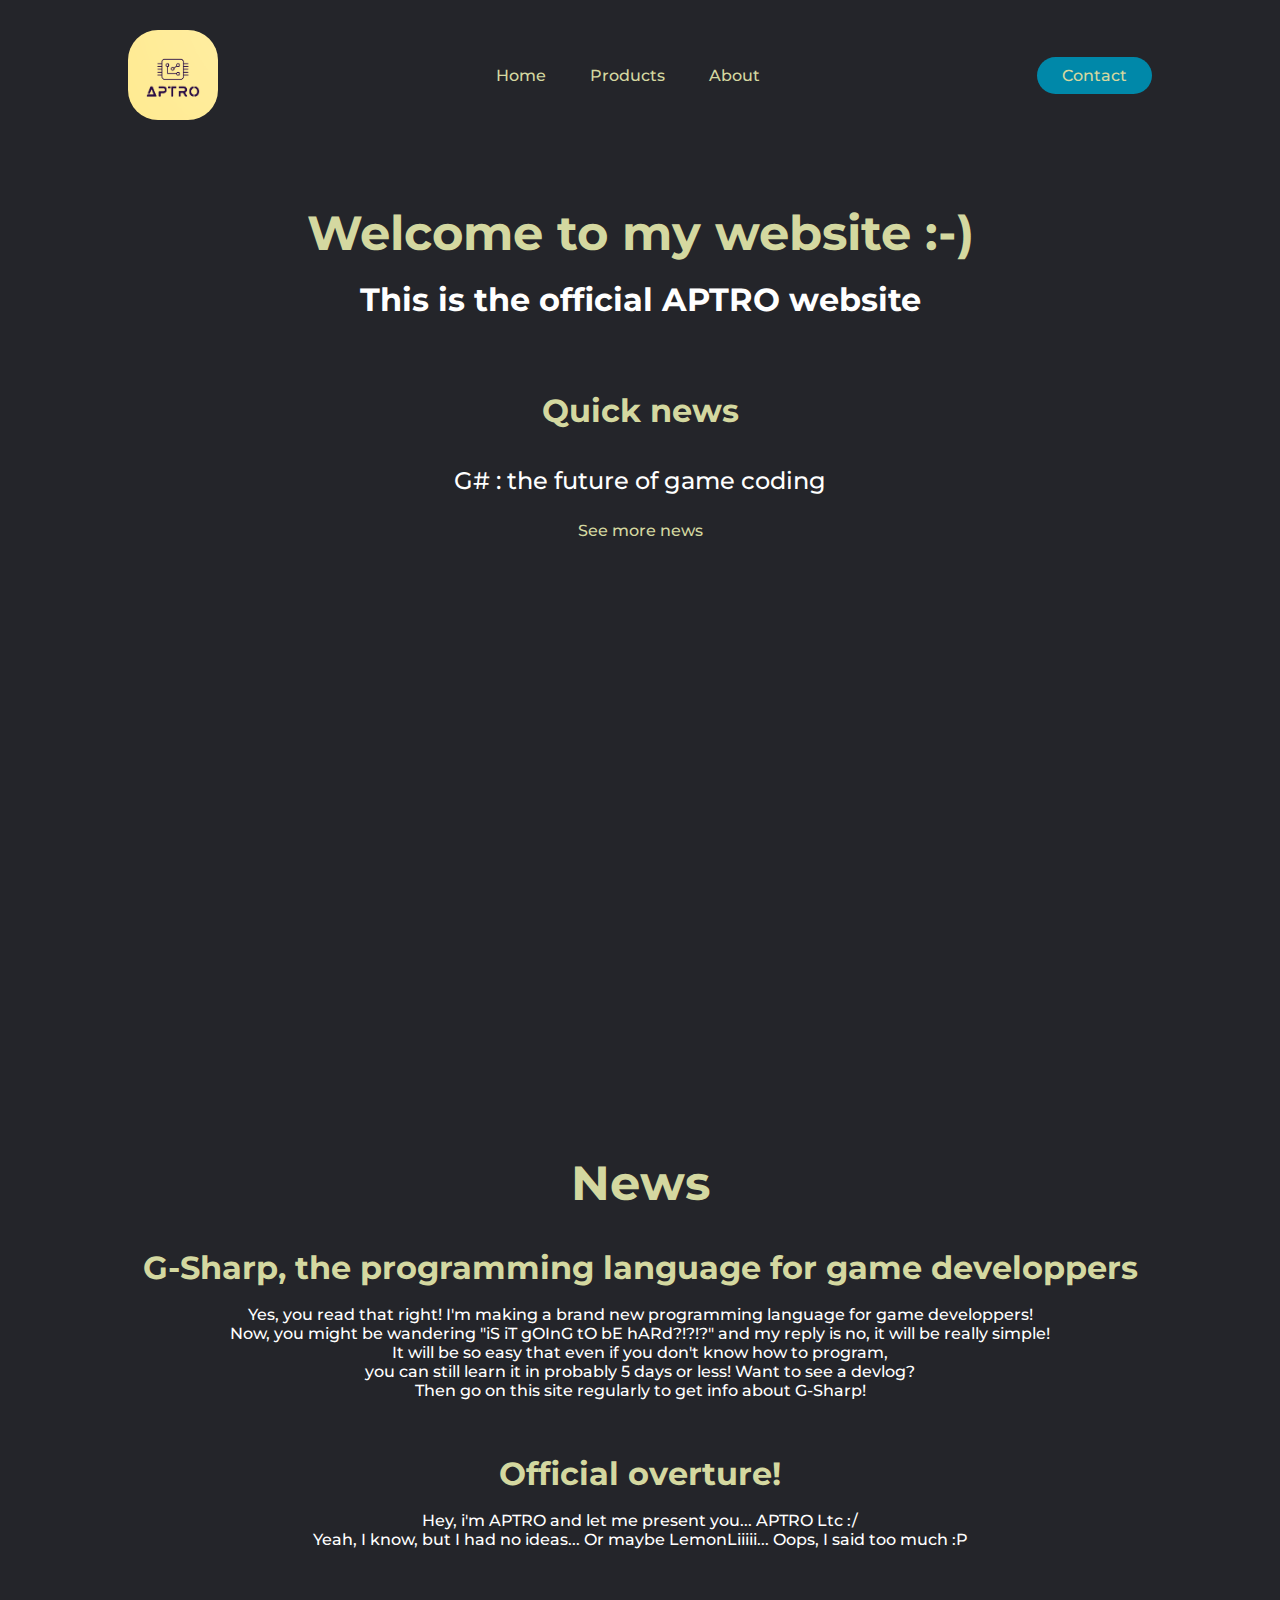
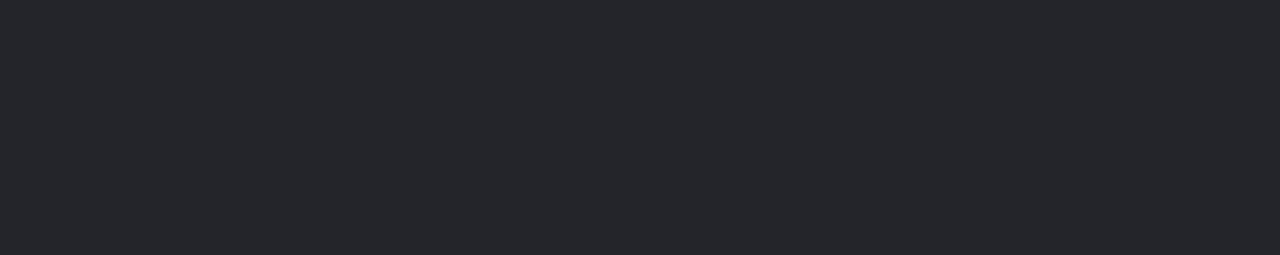
==== index.html @ c707fadc "aptro web opening!" ====
<!DOCTYPE html>
<html lang="en">
<head>
    <meta charset="UTF-8">
    <meta http-equiv="X-UA-Compatible" content="IE=edge">
    <meta name="viewport" content="width=device-width, initial-scale=1.0">
    <title>Home - APTRO</title>
    <link rel="stylesheet" href="style.css">
</head>
<body>
    <header>
        <img width="90" height="90" class="logo, wdn-stretch rounded-corners" src="images/logo.png" alt="logo">
        <nav>
            <ul class="nav__links">
                <li><a href="index.html">Home</a></li>
                <li><a href="products.html">Products</a></li>
                <li><a href="about.html">About</a></li>
            </ul>
        </nav>
        <a class="cta" href="contact.html"><button>Contact</button></a>
    </header>
    <br><br><br>
    <h1><font size="+69">Welcome to my website :-)</font></h1>
    <br>
    <h1 style="color:white;">This is the official APTRO website</h1>
    <br><br><br><br>
    <h1>Quick news</h1>
    <br><br>
    <h2>G# : the future of game coding</h2>
    <br>
    <h2><a href="#news">See more news</a></h2>
    <br><br><br><br><br><br><br><br><br><br><br><br><br><br><br><br><br><br><br><br><br><br><br><br><br><br><br><br><br><br><br><br><br><br>
    <a name="news"></a>
    <h1><font size="+69">News</font></h1>
    <br><br>
    <h1>G-Sharp, the programming language for game developpers</h1>
    <br>
    <p>Yes, you read that right! I'm making a brand new programming language for game developpers!<br>Now, you might be wandering "iS iT gOInG tO bE hARd?!?!?" and my reply is no, it will be really simple!<br>It will be so easy that even if you don't know how to program,<br>you can still learn it in probably 5 days or less! Want to see a devlog?<br>Then go on this site regularly to get info about G-Sharp!</p>
    <br><br><br>
    <h1>Official overture!</h1>
    <br>
    <p>Hey, i'm APTRO and let me present you... APTRO Ltc :/ <br>Yeah, I know, but I had no ideas... Or maybe LemonLiiiii... Oops, I said too much :P</p>
    <br><br><br><br><br><br><br><br><br><br><br><br><br><br><br><br><br>
</body>
</html>
---- style.css ----
@import url('https://fonts.googleapis.com/css?family=Montserrat:500');

* {
    box-sizing: border-box;
    margin: 0;
    padding: 0;
    background-color:#24252A;
}

h2, h3, p{
    color:white;
    text-align:center;
    font-family: "Montserrat", sans-serif;
    font-weight: 500;
}

h1{
    color:#d4d8a0;
    text-align:center;
    font-family:"Montserrat", sans-serif;
}

li, a, button{
    color: #d4d8a0;
    font-family: "Montserrat", sans-serif;
    font-weight: 500;
    font-size: 16px;
    text-decoration: none;
}

header {
    display: flex;
    justify-content: space-between;
    align-items: center;
    padding: 30px 10%;
}

.logo {
    cursor:pointer;
}

.nav__links {
    list-style: none;
}

.nav__links li {
    display: inline-block;
    padding: 0px 20px;
}

.nav__links li a {
    transition: all 0.3s ease 0s;
}

.nav__links li a:hover{
    color:#0088a9;
}

button {
    padding: 9px 25px;
    background-color: rgba(0,136,169,1);
    border: none;
    border-radius:50px;
    cursor:pointer;
    transition: all 0.3s ease 0s;
}

button:hover{
    background-color: rgba(0,136,169,0.8);
}

img.rounded-corners 
{
    border-radius: 30px;
}
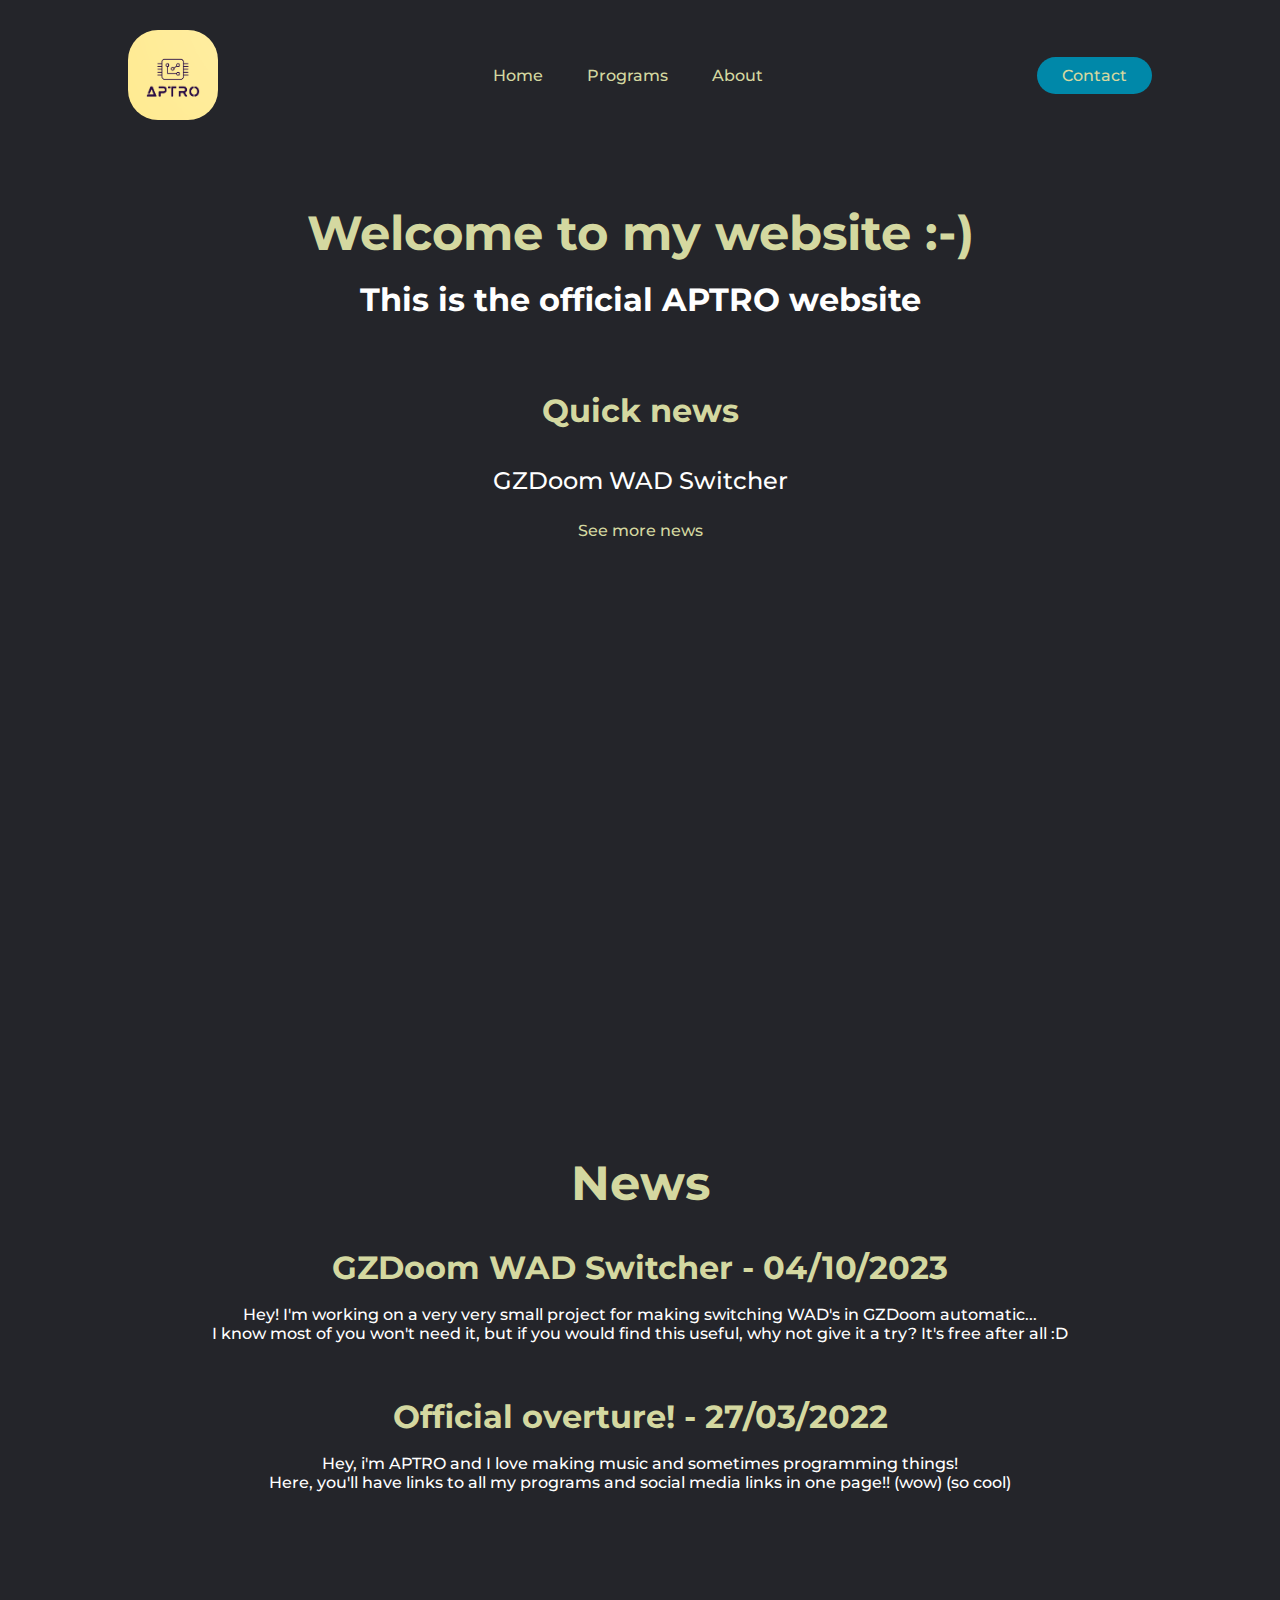
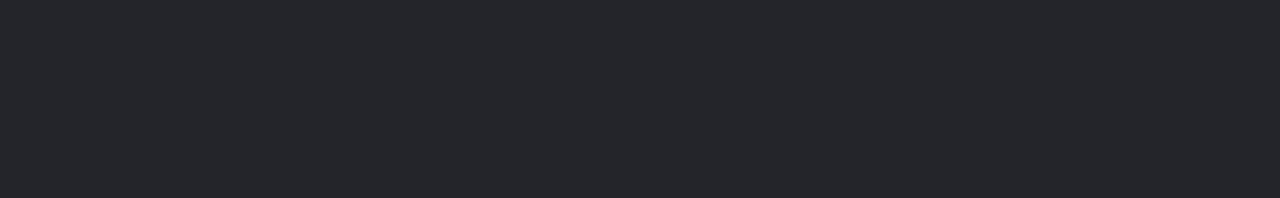
==== commit 1785412a: "Update index.html" ====
--- a/index.html
+++ b/index.html
@@ -13,7 +13,7 @@
         <nav>
             <ul class="nav__links">
                 <li><a href="index.html">Home</a></li>
-                <li><a href="products.html">Products</a></li>
+                <li><a href="products.html">Programs</a></li>
                 <li><a href="about.html">About</a></li>
             </ul>
         </nav>
@@ -26,20 +26,20 @@
     <br><br><br><br>
     <h1>Quick news</h1>
     <br><br>
-    <h2>G# : the future of game coding</h2>
+    <h2>GZDoom WAD Switcher</h2>
     <br>
     <h2><a href="#news">See more news</a></h2>
     <br><br><br><br><br><br><br><br><br><br><br><br><br><br><br><br><br><br><br><br><br><br><br><br><br><br><br><br><br><br><br><br><br><br>
     <a name="news"></a>
     <h1><font size="+69">News</font></h1>
     <br><br>
-    <h1>G-Sharp, the programming language for game developpers</h1>
+    <h1>GZDoom WAD Switcher - 04/10/2023</h1>
     <br>
-    <p>Yes, you read that right! I'm making a brand new programming language for game developpers!<br>Now, you might be wandering "iS iT gOInG tO bE hARd?!?!?" and my reply is no, it will be really simple!<br>It will be so easy that even if you don't know how to program,<br>you can still learn it in probably 5 days or less! Want to see a devlog?<br>Then go on this site regularly to get info about G-Sharp!</p>
+    <p>Hey! I'm working on a very very small project for making switching WAD's in GZDoom automatic...<br>I know most of you won't need it, but if you would find this useful, why not give it a try? It's free after all :D</p>
     <br><br><br>
-    <h1>Official overture!</h1>
+    <h1>Official overture! - 27/03/2022</h1>
     <br>
-    <p>Hey, i'm APTRO and let me present you... APTRO Ltc :/ <br>Yeah, I know, but I had no ideas... Or maybe LemonLiiiii... Oops, I said too much :P</p>
+    <p>Hey, i'm APTRO and I love making music and sometimes programming things!<br>Here, you'll have links to all my programs and social media links in one page!! (wow) (so cool)</p>
     <br><br><br><br><br><br><br><br><br><br><br><br><br><br><br><br><br>
 </body>
-</html>+</html>
